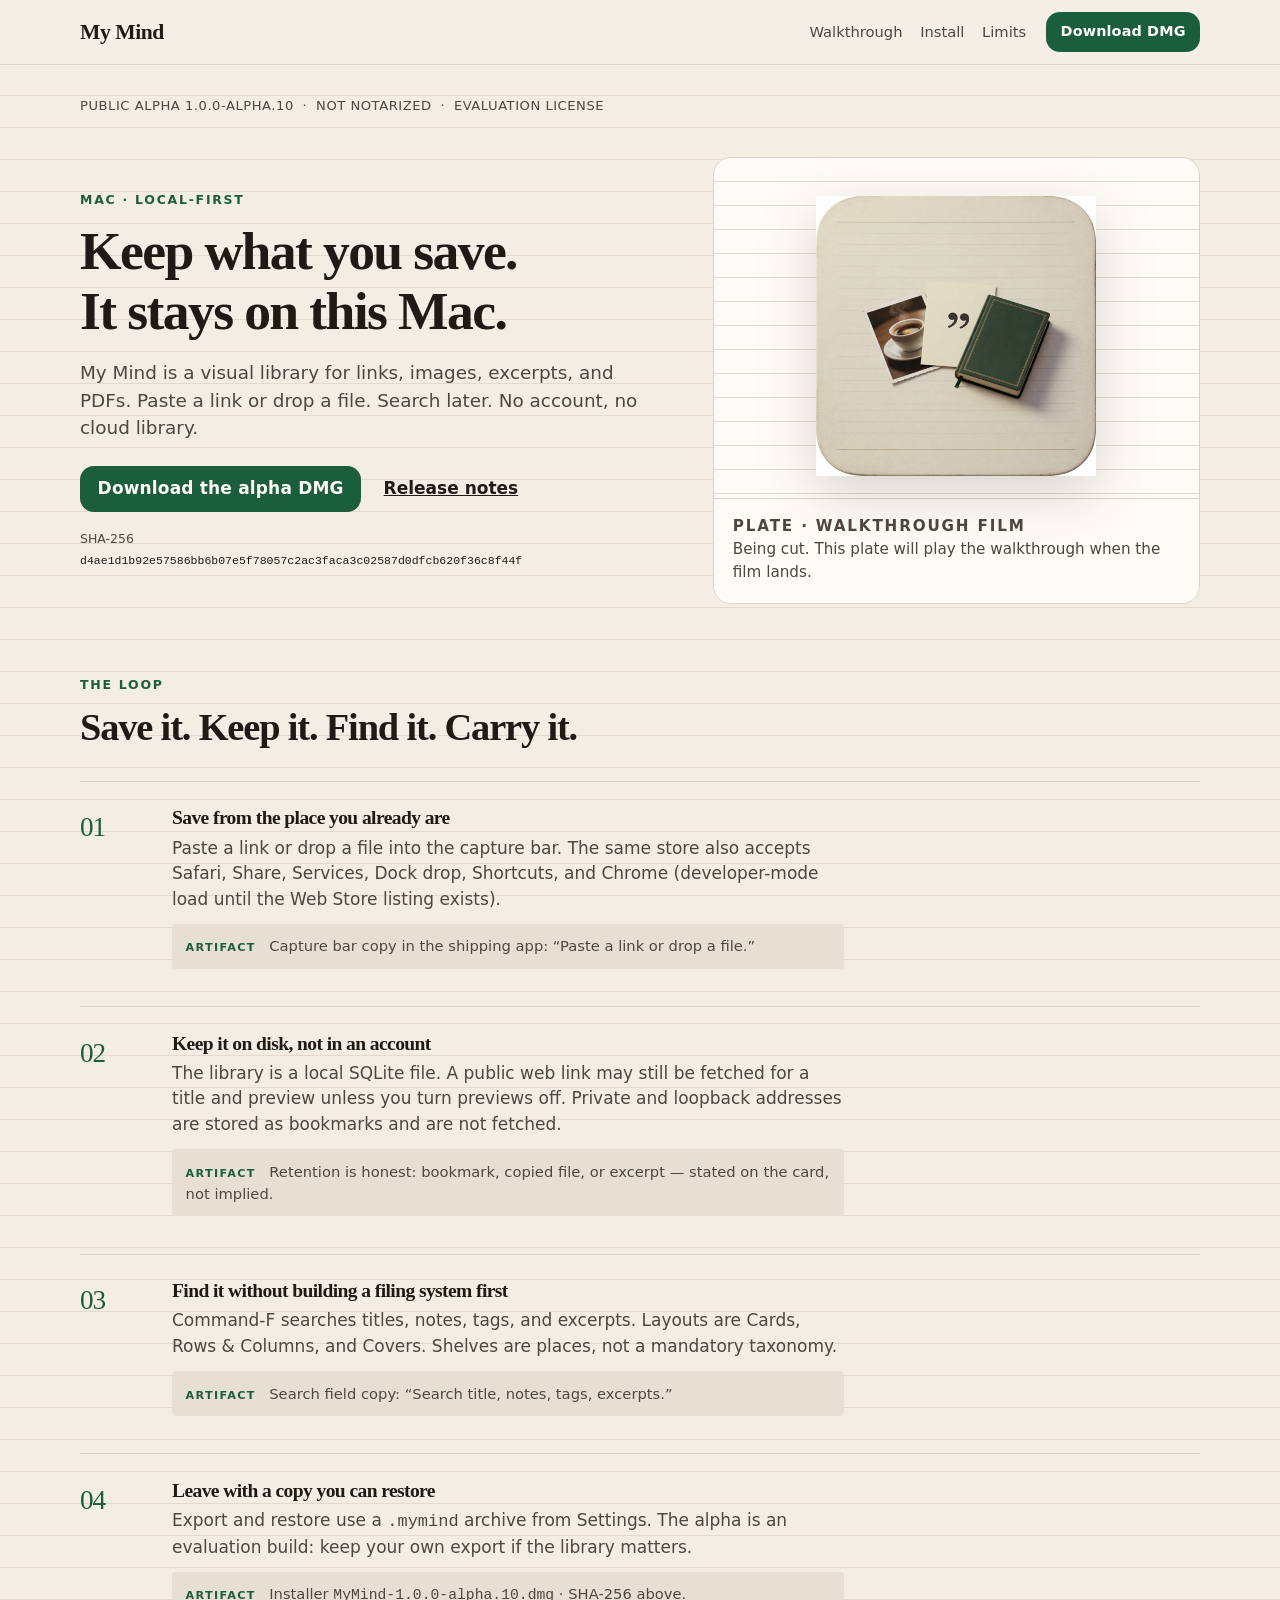
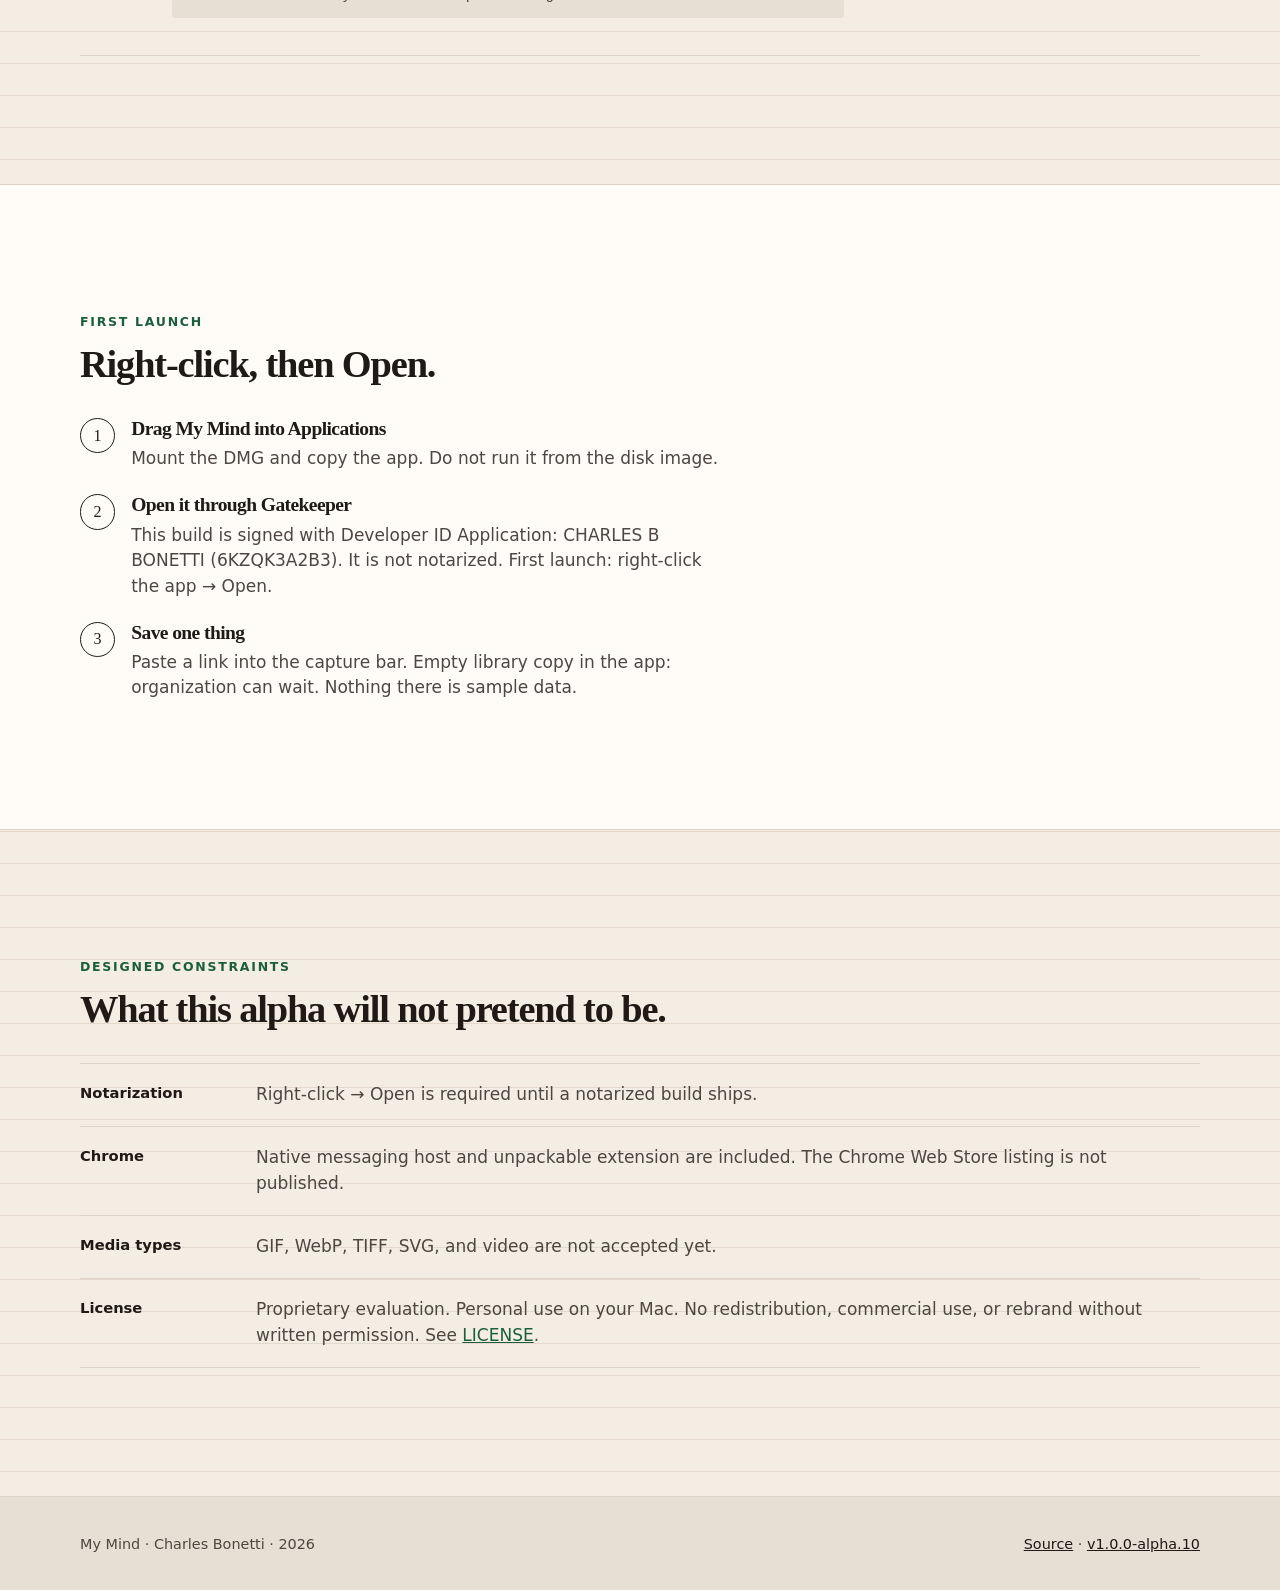
==== site/index.html @ f0fa3708 "Rebrand to Cardfile and ship alpha.11 with menu bar capture. Co-authored-by: Cursor <cursoragent@cur" ====
<!DOCTYPE html>
<html lang="en">
<head>
  <meta charset="utf-8">
  <meta name="viewport" content="width=device-width, initial-scale=1">
  <title>My Mind — local visual library for Mac</title>
  <meta name="description" content="My Mind keeps links, images, excerpts, and PDFs in a local library on your Mac. Public alpha 1.0.0-alpha.10. No account. No cloud library.">
  <meta name="theme-color" content="#F3EDE4">
  <link rel="icon" href="assets/app-icon.png" type="image/png">
  <meta property="og:title" content="My Mind — local visual library for Mac">
  <meta property="og:description" content="Save a link, find it later, keep the file on this Mac. Public alpha 1.0.0-alpha.10.">
  <meta property="og:image" content="assets/app-icon.png">
  <link rel="stylesheet" href="styles.css">
</head>
<body>
  <a class="skip" href="#main">Skip to content</a>

  <header class="mast">
    <div class="wrap mast-inner">
      <a class="wordmark" href="#top">My Mind</a>
      <nav aria-label="Page">
        <a href="#walkthrough">Walkthrough</a>
        <a href="#install">Install</a>
        <a href="#limits">Limits</a>
      </nav>
      <a class="btn btn-small" href="https://github.com/P0GL0L/my-mind/releases/download/v1.0.0-alpha.10/MyMind-1.0.0-alpha.10.dmg">Download DMG</a>
    </div>
  </header>

  <main id="main">
    <p class="stamp wrap" id="top">
      <span>Public alpha 1.0.0-alpha.10</span>
      <span aria-hidden="true">·</span>
      <span>Not notarized</span>
      <span aria-hidden="true">·</span>
      <span>Evaluation license</span>
    </p>

    <section class="hero wrap" aria-labelledby="hero-title">
      <div class="hero-copy">
        <p class="kicker">Mac · local-first</p>
        <h1 id="hero-title">Keep what you save. <span>It stays on this Mac.</span></h1>
        <p class="lede">My Mind is a visual library for links, images, excerpts, and PDFs. Paste a link or drop a file. Search later. No account, no cloud library.</p>
        <p class="hero-actions">
          <a class="btn" href="https://github.com/P0GL0L/my-mind/releases/download/v1.0.0-alpha.10/MyMind-1.0.0-alpha.10.dmg">Download the alpha DMG</a>
          <a class="text-link" href="https://github.com/P0GL0L/my-mind/releases/tag/v1.0.0-alpha.10">Release notes</a>
        </p>
        <p class="hash">
          SHA-256
          <code>d4ae1d1b92e57586bb6b07e5f78057c2ac3faca3c02587d0dfcb620f36c8f44f</code>
        </p>
      </div>

      <figure class="plate" id="film" aria-labelledby="film-title">
        <div class="plate-stage" data-film-stage>
          <img src="assets/app-icon.png" width="512" height="512" alt="My Mind icon: a coffee print, a quotation card, and a green book on lined paper." data-wdi-media-role="identity">
        </div>
        <figcaption>
          <p class="plate-label" id="film-title">Plate · Walkthrough film</p>
          <p data-film-status>Being cut. This plate will play the walkthrough when the film lands.</p>
        </figcaption>
      </figure>
    </section>

    <section class="spine wrap" id="walkthrough" aria-labelledby="spine-title">
      <header class="section-head">
        <p class="kicker">The loop</p>
        <h2 id="spine-title">Save it. Keep it. Find it. Carry it.</h2>
      </header>
      <ol class="ledger">
        <li>
          <span class="idx" aria-hidden="true">01</span>
          <div>
            <h3>Save from the place you already are</h3>
            <p>Paste a link or drop a file into the capture bar. The same store also accepts Safari, Share, Services, Dock drop, Shortcuts, and Chrome (developer-mode load until the Web Store listing exists).</p>
            <p class="artifact"><span>Artifact</span> Capture bar copy in the shipping app: “Paste a link or drop a file.”</p>
          </div>
        </li>
        <li>
          <span class="idx" aria-hidden="true">02</span>
          <div>
            <h3>Keep it on disk, not in an account</h3>
            <p>The library is a local SQLite file. A public web link may still be fetched for a title and preview unless you turn previews off. Private and loopback addresses are stored as bookmarks and are not fetched.</p>
            <p class="artifact"><span>Artifact</span> Retention is honest: bookmark, copied file, or excerpt — stated on the card, not implied.</p>
          </div>
        </li>
        <li>
          <span class="idx" aria-hidden="true">03</span>
          <div>
            <h3>Find it without building a filing system first</h3>
            <p>Command-F searches titles, notes, tags, and excerpts. Layouts are Cards, Rows &amp; Columns, and Covers. Shelves are places, not a mandatory taxonomy.</p>
            <p class="artifact"><span>Artifact</span> Search field copy: “Search title, notes, tags, excerpts.”</p>
          </div>
        </li>
        <li>
          <span class="idx" aria-hidden="true">04</span>
          <div>
            <h3>Leave with a copy you can restore</h3>
            <p>Export and restore use a <code>.mymind</code> archive from Settings. The alpha is an evaluation build: keep your own export if the library matters.</p>
            <p class="artifact"><span>Artifact</span> Installer <code>MyMind-1.0.0-alpha.10.dmg</code> · SHA-256 above.</p>
          </div>
        </li>
      </ol>
    </section>

    <section class="install" id="install" aria-labelledby="install-title">
      <div class="wrap">
        <header class="section-head">
          <p class="kicker">First launch</p>
          <h2 id="install-title">Right-click, then Open.</h2>
        </header>
        <ol class="steps">
          <li>
            <h3>Drag My Mind into Applications</h3>
            <p>Mount the DMG and copy the app. Do not run it from the disk image.</p>
          </li>
          <li>
            <h3>Open it through Gatekeeper</h3>
            <p>This build is signed with Developer ID Application: CHARLES B BONETTI (6KZQK3A2B3). It is not notarized. First launch: right-click the app → Open.</p>
          </li>
          <li>
            <h3>Save one thing</h3>
            <p>Paste a link into the capture bar. Empty library copy in the app: organization can wait. Nothing there is sample data.</p>
          </li>
        </ol>
      </div>
    </section>

    <section class="honesty wrap" id="limits" aria-labelledby="limits-title">
      <header class="section-head">
        <p class="kicker">Designed constraints</p>
        <h2 id="limits-title">What this alpha will not pretend to be.</h2>
      </header>
      <dl class="facts">
        <div>
          <dt>Notarization</dt>
          <dd>Right-click → Open is required until a notarized build ships.</dd>
        </div>
        <div>
          <dt>Chrome</dt>
          <dd>Native messaging host and unpackable extension are included. The Chrome Web Store listing is not published.</dd>
        </div>
        <div>
          <dt>Media types</dt>
          <dd>GIF, WebP, TIFF, SVG, and video are not accepted yet.</dd>
        </div>
        <div>
          <dt>License</dt>
          <dd>Proprietary evaluation. Personal use on your Mac. No redistribution, commercial use, or rebrand without written permission. See <a href="https://github.com/P0GL0L/my-mind/blob/cursor/visual-library-app/LICENSE">LICENSE</a>.</dd>
        </div>
      </dl>
    </section>
  </main>

  <footer class="foot">
    <div class="wrap foot-inner">
      <p>My Mind · Charles Bonetti · 2026</p>
      <p><a href="https://github.com/P0GL0L/my-mind">Source</a> · <a href="https://github.com/P0GL0L/my-mind/releases/tag/v1.0.0-alpha.10">v1.0.0-alpha.10</a></p>
    </div>
  </footer>

  <script src="script.js" defer></script>
</body>
</html>
---- site/styles.css ----
:root {
  --paper: #F3EDE4;
  --sidebar: #E7DFD4;
  --cream: #FFFCF8;
  --ink: #1F1A16;
  --muted: #4E463F;
  --line: #DDD3C7;
  --rule: #E4D9CC;
  --accent: #1B5E3B;
  --on-accent: #FFFCF8;
  --accent-soft: #E4F2EA;
  --display: "Iowan Old Style", "Palatino Linotype", Palatino, "Times New Roman", serif;
  --sans: "Avenir Next", "Segoe UI", system-ui, sans-serif;
  --mono: "SF Mono", ui-monospace, Menlo, Consolas, monospace;
  --radius-chip: 4px;
  --radius-card: 12px;
  --radius-bar: 14px;
  --space: 8px;
  --wrap: 1120px;
  --measure: 38rem;
  --seam: clamp(72px, 10vw, 140px);
  --ease: cubic-bezier(0.2, 0.8, 0.2, 1);
}

*,
*::before,
*::after { box-sizing: border-box; }

html {
  scroll-behavior: smooth;
}

body {
  margin: 0;
  color: var(--ink);
  font-family: var(--sans);
  font-size: 1.0625rem;
  line-height: 1.5;
  overflow-x: clip;
  background-color: var(--paper);
  background-image: repeating-linear-gradient(
    to bottom,
    transparent 0,
    transparent 31px,
    var(--rule) 31px,
    var(--rule) 32px
  );
}

img { max-width: 100%; height: auto; display: block; }
a { color: var(--accent); }
a:hover { text-decoration-thickness: 2px; }

:focus-visible {
  outline: 2px solid var(--accent);
  outline-offset: 3px;
}

.skip {
  position: absolute;
  left: var(--space);
  top: -3rem;
  background: var(--ink);
  color: var(--cream);
  padding: 0.5rem 0.75rem;
  z-index: 20;
}
.skip:focus { top: var(--space); }

.wrap {
  width: min(var(--wrap), calc(100% - 48px));
  margin-inline: auto;
}

.mast {
  position: sticky;
  top: 0;
  z-index: 10;
  background: color-mix(in srgb, var(--paper) 92%, white);
  border-bottom: 1px solid var(--line);
  backdrop-filter: blur(8px);
}

.mast-inner {
  display: flex;
  align-items: center;
  gap: 1.25rem;
  min-height: 64px;
}

.wordmark {
  font-family: var(--display);
  font-size: 1.35rem;
  font-weight: 600;
  color: var(--ink);
  text-decoration: none;
  letter-spacing: -0.02em;
}

.mast nav {
  display: flex;
  gap: 1.1rem;
  margin-left: auto;
  font-size: 0.92rem;
}
.mast nav a {
  color: var(--muted);
  text-decoration: none;
}
.mast nav a:hover { color: var(--ink); }

.btn {
  display: inline-flex;
  align-items: center;
  justify-content: center;
  min-height: 44px;
  padding: 0.65rem 1.1rem;
  border-radius: var(--radius-bar);
  background: var(--accent);
  color: var(--on-accent);
  text-decoration: none;
  font-weight: 600;
  letter-spacing: 0.01em;
  white-space: nowrap;
  transition: background 160ms var(--ease);
}
.btn:hover { background: #14472d; color: var(--on-accent); }
.btn-small {
  min-height: 40px;
  padding: 0.4rem 0.9rem;
  font-size: 0.9rem;
}

.text-link {
  color: var(--ink);
  font-weight: 600;
}

.stamp {
  display: flex;
  flex-wrap: wrap;
  gap: 0.55rem;
  padding-block: 1.1rem 0;
  color: var(--muted);
  font-size: 0.82rem;
  letter-spacing: 0.04em;
  text-transform: uppercase;
}

.hero {
  display: grid;
  grid-template-columns: minmax(0, 1.05fr) minmax(280px, 0.9fr);
  gap: clamp(2rem, 5vw, 4rem);
  align-items: center;
  padding-block: 1.75rem 4.5rem;
}

.kicker {
  margin: 0 0 0.7rem;
  font-size: 0.78rem;
  letter-spacing: 0.14em;
  text-transform: uppercase;
  color: var(--accent);
  font-weight: 600;
}

h1, h2, h3 {
  font-family: var(--display);
  font-weight: 600;
  letter-spacing: -0.03em;
  line-height: 1.12;
}

h1 {
  margin: 0;
  font-size: clamp(2.15rem, 4.2vw, 3.35rem);
  text-wrap: balance;
}
h1 span { display: block; }

h2 { font-size: clamp(1.7rem, 3vw, 2.45rem); margin: 0; text-wrap: balance; }
h3 { font-size: 1.22rem; margin: 0 0 0.4rem; text-wrap: balance; }

.lede {
  max-width: 36rem;
  margin: 1.15rem 0 1.5rem;
  font-size: 1.15rem;
  color: var(--muted);
}

.hero-actions {
  display: flex;
  flex-wrap: wrap;
  align-items: center;
  gap: 1rem 1.4rem;
  margin: 0 0 1.1rem;
}

.hash {
  margin: 0;
  max-width: 36rem;
  font-size: 0.78rem;
  color: var(--muted);
}
.hash code {
  display: block;
  margin-top: 0.25rem;
  font-family: var(--mono);
  font-size: 0.72rem;
  word-break: break-all;
  color: var(--ink);
}

.plate {
  margin: 0;
  background: var(--cream);
  border: 1px solid var(--line);
  border-radius: 18px;
  overflow: hidden;
}

.plate-stage {
  display: grid;
  place-items: center;
  min-height: 320px;
  padding: 2.4rem 1.5rem 1.4rem;
  background-image: repeating-linear-gradient(
    to bottom,
    transparent 0,
    transparent 23px,
    var(--rule) 23px,
    var(--rule) 24px
  );
}
.plate-stage img {
  width: min(72%, 280px);
  filter: drop-shadow(0 18px 28px color-mix(in srgb, var(--ink) 18%, transparent));
}
.plate-stage video {
  width: 100%;
  height: auto;
  background: var(--ink);
}

.plate figcaption {
  padding: 1rem 1.2rem 1.2rem;
  border-top: 1px solid var(--line);
  background: var(--cream);
}
.plate-label {
  margin: 0 0 0.25rem;
  font-size: 0.75rem;
  letter-spacing: 0.12em;
  text-transform: uppercase;
  color: var(--accent);
  font-weight: 600;
}
.plate figcaption p { margin: 0; color: var(--muted); font-size: 0.95rem; }
.plate code { font-family: var(--mono); font-size: 0.82em; }

.section-head { margin-bottom: 2rem; max-width: var(--measure); }

.spine { padding-bottom: var(--seam); }

.ledger {
  list-style: none;
  margin: 0;
  padding: 0;
  border-top: 1px solid var(--line);
}
.ledger li {
  display: grid;
  grid-template-columns: 4.5rem minmax(0, 1fr);
  gap: 1.25rem;
  padding: 1.6rem 0;
  border-bottom: 1px solid var(--line);
}
.idx {
  font-family: var(--display);
  font-size: 1.7rem;
  color: var(--accent);
  letter-spacing: -0.04em;
}
.ledger p { margin: 0 0 0.75rem; color: var(--muted); max-width: 42rem; }
.artifact {
  margin: 0;
  padding: 0.7rem 0.85rem;
  background: var(--sidebar);
  border-radius: var(--radius-chip);
  color: var(--ink);
  font-size: 0.92rem;
  max-width: 42rem;
}
.artifact span {
  display: inline-block;
  margin-right: 0.55rem;
  font-size: 0.7rem;
  letter-spacing: 0.12em;
  text-transform: uppercase;
  color: var(--accent);
  font-weight: 700;
}

.install {
  padding-block: var(--seam);
  background: var(--cream);
  border-block: 1px solid var(--line);
}

.steps {
  list-style: none;
  counter-reset: step;
  margin: 0;
  padding: 0;
  display: grid;
  gap: 1.4rem;
}
.steps li {
  counter-increment: step;
  max-width: 40rem;
  padding-left: 3.2rem;
  position: relative;
}
.steps li::before {
  content: counter(step);
  position: absolute;
  left: 0;
  top: 0;
  width: 2.2rem;
  height: 2.2rem;
  display: grid;
  place-items: center;
  border: 1px solid var(--ink);
  border-radius: 50%;
  font-family: var(--display);
  font-size: 1rem;
}
.steps p { margin: 0; color: var(--muted); }

.honesty { padding-block: var(--seam); }

.facts {
  margin: 0;
  display: grid;
  gap: 0;
  border-top: 1px solid var(--line);
}
.facts > div {
  display: grid;
  grid-template-columns: 10rem minmax(0, 1fr);
  gap: 1rem;
  padding: 1.15rem 0;
  border-bottom: 1px solid var(--line);
}
.facts dt {
  font-weight: 700;
  font-size: 0.92rem;
}
.facts dd { margin: 0; color: var(--muted); }

.foot {
  border-top: 1px solid var(--line);
  background: var(--sidebar);
}
.foot-inner {
  display: flex;
  justify-content: space-between;
  gap: 1rem;
  flex-wrap: wrap;
  padding-block: 1.4rem;
  font-size: 0.9rem;
  color: var(--muted);
}
.foot a { color: var(--ink); }

@media (max-width: 720px) {
  .hero {
    grid-template-columns: 1fr;
    padding-top: 1.25rem;
    align-items: start;
  }
  .mast nav { display: none; }
  .ledger li { grid-template-columns: 2.6rem minmax(0, 1fr); }
  .facts > div { grid-template-columns: 1fr; gap: 0.25rem; }
  .btn { white-space: normal; }
}

@media (max-width: 520px) {
  .wrap { width: calc(100% - 32px); }
  .hero-actions .btn { width: 100%; }
  .mast-inner { gap: 0.75rem; }
  .wordmark { font-size: 1.2rem; }
}

@media (prefers-reduced-motion: reduce) {
  html { scroll-behavior: auto; }
  .btn { transition: none; }
}
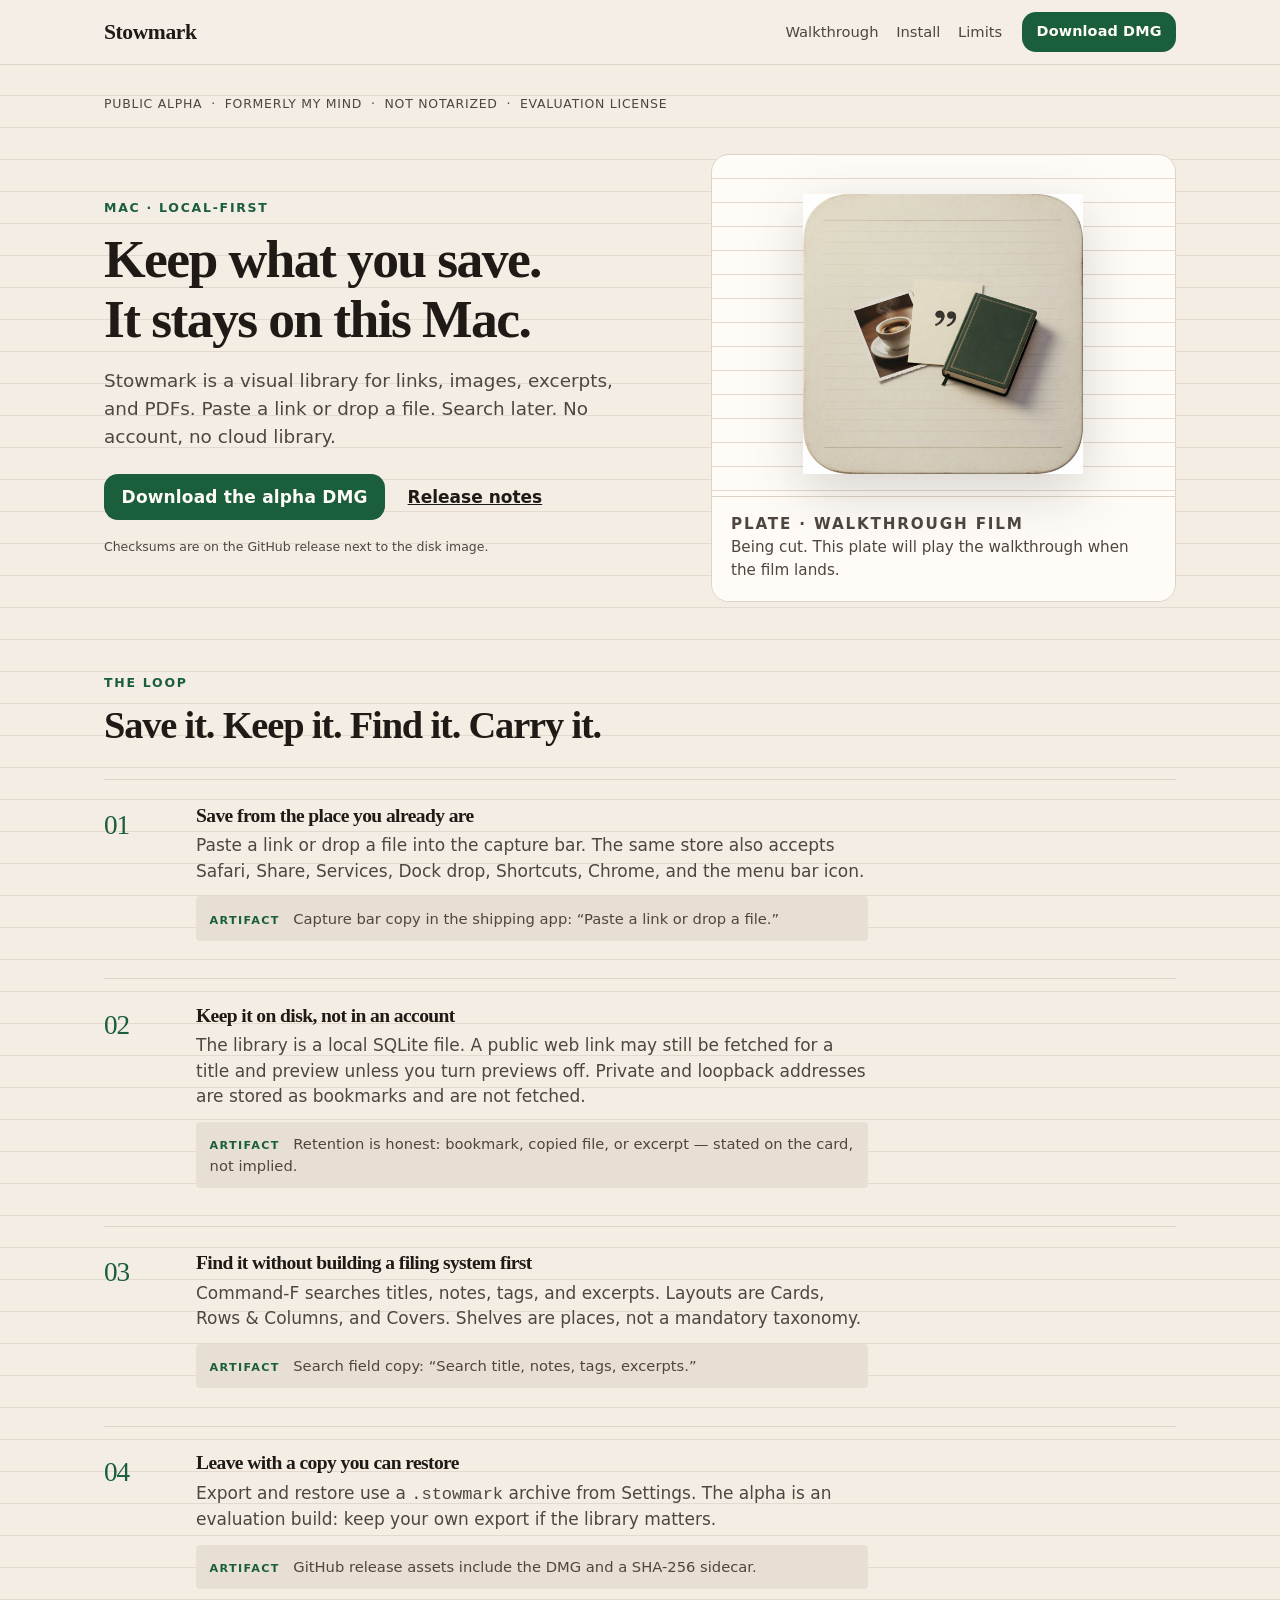
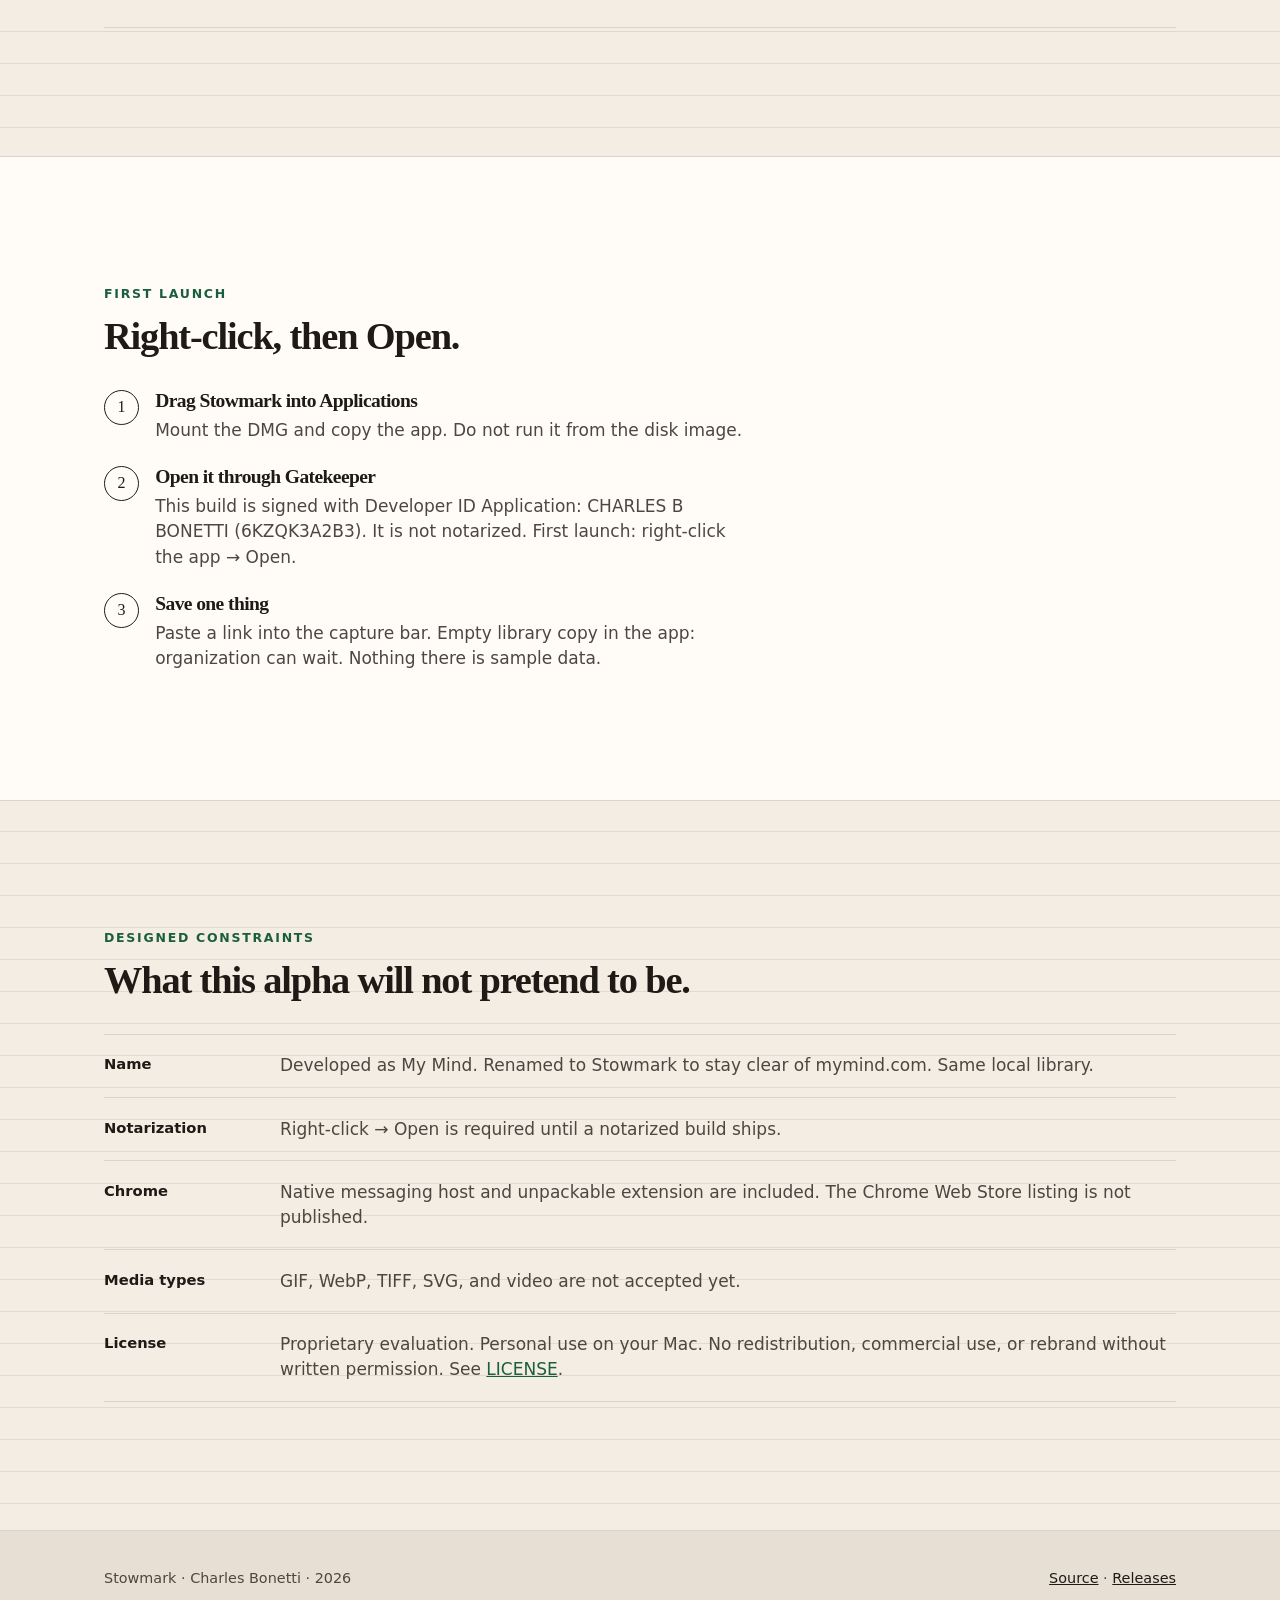
==== commit 7086de94: "Rebrand to Stowmark and ship alpha.12 with library continuity. Co-authored-by: Cursor <cursoragent@c" ====
--- a/site/index.html
+++ b/site/index.html
@@ -3,12 +3,12 @@
 <head>
   <meta charset="utf-8">
   <meta name="viewport" content="width=device-width, initial-scale=1">
-  <title>My Mind — local visual library for Mac</title>
-  <meta name="description" content="My Mind keeps links, images, excerpts, and PDFs in a local library on your Mac. Public alpha 1.0.0-alpha.10. No account. No cloud library.">
+  <title>Stowmark — local visual library for Mac</title>
+  <meta name="description" content="Stowmark keeps links, images, excerpts, and PDFs in a local library on your Mac. Public alpha. No account. No cloud library. Formerly My Mind.">
   <meta name="theme-color" content="#F3EDE4">
   <link rel="icon" href="assets/app-icon.png" type="image/png">
-  <meta property="og:title" content="My Mind — local visual library for Mac">
-  <meta property="og:description" content="Save a link, find it later, keep the file on this Mac. Public alpha 1.0.0-alpha.10.">
+  <meta property="og:title" content="Stowmark — local visual library for Mac">
+  <meta property="og:description" content="Save a link, find it later, keep the file on this Mac. Public alpha.">
   <meta property="og:image" content="assets/app-icon.png">
   <link rel="stylesheet" href="styles.css">
 </head>
@@ -17,19 +17,21 @@
 
   <header class="mast">
     <div class="wrap mast-inner">
-      <a class="wordmark" href="#top">My Mind</a>
+      <a class="wordmark" href="#top">Stowmark</a>
       <nav aria-label="Page">
         <a href="#walkthrough">Walkthrough</a>
         <a href="#install">Install</a>
         <a href="#limits">Limits</a>
       </nav>
-      <a class="btn btn-small" href="https://github.com/P0GL0L/my-mind/releases/download/v1.0.0-alpha.10/MyMind-1.0.0-alpha.10.dmg">Download DMG</a>
+      <a class="btn btn-small" href="https://github.com/P0GL0L/my-mind/releases/latest">Download DMG</a>
     </div>
   </header>
 
   <main id="main">
     <p class="stamp wrap" id="top">
-      <span>Public alpha 1.0.0-alpha.10</span>
+      <span>Public alpha</span>
+      <span aria-hidden="true">·</span>
+      <span>Formerly My Mind</span>
       <span aria-hidden="true">·</span>
       <span>Not notarized</span>
       <span aria-hidden="true">·</span>
@@ -40,20 +42,17 @@
       <div class="hero-copy">
         <p class="kicker">Mac · local-first</p>
         <h1 id="hero-title">Keep what you save. <span>It stays on this Mac.</span></h1>
-        <p class="lede">My Mind is a visual library for links, images, excerpts, and PDFs. Paste a link or drop a file. Search later. No account, no cloud library.</p>
+        <p class="lede">Stowmark is a visual library for links, images, excerpts, and PDFs. Paste a link or drop a file. Search later. No account, no cloud library.</p>
         <p class="hero-actions">
-          <a class="btn" href="https://github.com/P0GL0L/my-mind/releases/download/v1.0.0-alpha.10/MyMind-1.0.0-alpha.10.dmg">Download the alpha DMG</a>
-          <a class="text-link" href="https://github.com/P0GL0L/my-mind/releases/tag/v1.0.0-alpha.10">Release notes</a>
+          <a class="btn" href="https://github.com/P0GL0L/my-mind/releases/latest">Download the alpha DMG</a>
+          <a class="text-link" href="https://github.com/P0GL0L/my-mind/releases/latest">Release notes</a>
         </p>
-        <p class="hash">
-          SHA-256
-          <code>d4ae1d1b92e57586bb6b07e5f78057c2ac3faca3c02587d0dfcb620f36c8f44f</code>
-        </p>
+        <p class="hash">Checksums are on the GitHub release next to the disk image.</p>
       </div>
 
       <figure class="plate" id="film" aria-labelledby="film-title">
         <div class="plate-stage" data-film-stage>
-          <img src="assets/app-icon.png" width="512" height="512" alt="My Mind icon: a coffee print, a quotation card, and a green book on lined paper." data-wdi-media-role="identity">
+          <img src="assets/app-icon.png" width="512" height="512" alt="Stowmark icon: a coffee print, a quotation card, and a green book on lined paper." data-wdi-media-role="identity">
         </div>
         <figcaption>
           <p class="plate-label" id="film-title">Plate · Walkthrough film</p>
@@ -72,7 +71,7 @@
           <span class="idx" aria-hidden="true">01</span>
           <div>
             <h3>Save from the place you already are</h3>
-            <p>Paste a link or drop a file into the capture bar. The same store also accepts Safari, Share, Services, Dock drop, Shortcuts, and Chrome (developer-mode load until the Web Store listing exists).</p>
+            <p>Paste a link or drop a file into the capture bar. The same store also accepts Safari, Share, Services, Dock drop, Shortcuts, Chrome, and the menu bar icon.</p>
             <p class="artifact"><span>Artifact</span> Capture bar copy in the shipping app: “Paste a link or drop a file.”</p>
           </div>
         </li>
@@ -96,8 +95,8 @@
           <span class="idx" aria-hidden="true">04</span>
           <div>
             <h3>Leave with a copy you can restore</h3>
-            <p>Export and restore use a <code>.mymind</code> archive from Settings. The alpha is an evaluation build: keep your own export if the library matters.</p>
-            <p class="artifact"><span>Artifact</span> Installer <code>MyMind-1.0.0-alpha.10.dmg</code> · SHA-256 above.</p>
+            <p>Export and restore use a <code>.stowmark</code> archive from Settings. The alpha is an evaluation build: keep your own export if the library matters.</p>
+            <p class="artifact"><span>Artifact</span> GitHub release assets include the DMG and a SHA-256 sidecar.</p>
           </div>
         </li>
       </ol>
@@ -111,7 +110,7 @@
         </header>
         <ol class="steps">
           <li>
-            <h3>Drag My Mind into Applications</h3>
+            <h3>Drag Stowmark into Applications</h3>
             <p>Mount the DMG and copy the app. Do not run it from the disk image.</p>
           </li>
           <li>
@@ -132,6 +131,10 @@
         <h2 id="limits-title">What this alpha will not pretend to be.</h2>
       </header>
       <dl class="facts">
+        <div>
+          <dt>Name</dt>
+          <dd>Developed as My Mind. Renamed to Stowmark to stay clear of mymind.com. Same local library.</dd>
+        </div>
         <div>
           <dt>Notarization</dt>
           <dd>Right-click → Open is required until a notarized build ships.</dd>
@@ -154,8 +157,8 @@
 
   <footer class="foot">
     <div class="wrap foot-inner">
-      <p>My Mind · Charles Bonetti · 2026</p>
-      <p><a href="https://github.com/P0GL0L/my-mind">Source</a> · <a href="https://github.com/P0GL0L/my-mind/releases/tag/v1.0.0-alpha.10">v1.0.0-alpha.10</a></p>
+      <p>Stowmark · Charles Bonetti · 2026</p>
+      <p><a href="https://github.com/P0GL0L/my-mind">Source</a> · <a href="https://github.com/P0GL0L/my-mind/releases/latest">Releases</a></p>
     </div>
   </footer>
 
--- a/site/styles.css
+++ b/site/styles.css
@@ -68,8 +68,9 @@
 .skip:focus { top: var(--space); }
 
 .wrap {
-  width: min(var(--wrap), calc(100% - 48px));
+  width: min(var(--wrap), 100%);
   margin-inline: auto;
+  padding-inline: 24px;
 }
 
 .mast {
@@ -139,13 +140,14 @@
 .stamp {
   display: flex;
   flex-wrap: wrap;
-  gap: 0.55rem;
+  gap: 0.45rem 0.55rem;
   padding-block: 1.1rem 0;
   color: var(--muted);
-  font-size: 0.82rem;
-  letter-spacing: 0.04em;
+  font-size: 0.78rem;
+  letter-spacing: 0.06em;
   text-transform: uppercase;
 }
+.stamp span { white-space: nowrap; }
 
 .hero {
   display: grid;
@@ -154,6 +156,8 @@
   align-items: center;
   padding-block: 1.75rem 4.5rem;
 }
+.hero-copy,
+.plate { min-width: 0; }
 
 .kicker {
   margin: 0 0 0.7rem;
@@ -236,11 +240,6 @@
   width: min(72%, 280px);
   filter: drop-shadow(0 18px 28px color-mix(in srgb, var(--ink) 18%, transparent));
 }
-.plate-stage video {
-  width: 100%;
-  height: auto;
-  background: var(--ink);
-}
 
 .plate figcaption {
   padding: 1rem 1.2rem 1.2rem;
@@ -386,10 +385,11 @@
 }
 
 @media (max-width: 520px) {
-  .wrap { width: calc(100% - 32px); }
+  .wrap { padding-inline: 16px; }
   .hero-actions .btn { width: 100%; }
   .mast-inner { gap: 0.75rem; }
   .wordmark { font-size: 1.2rem; }
+  .lede { font-size: 1.02rem; }
 }
 
 @media (prefers-reduced-motion: reduce) {
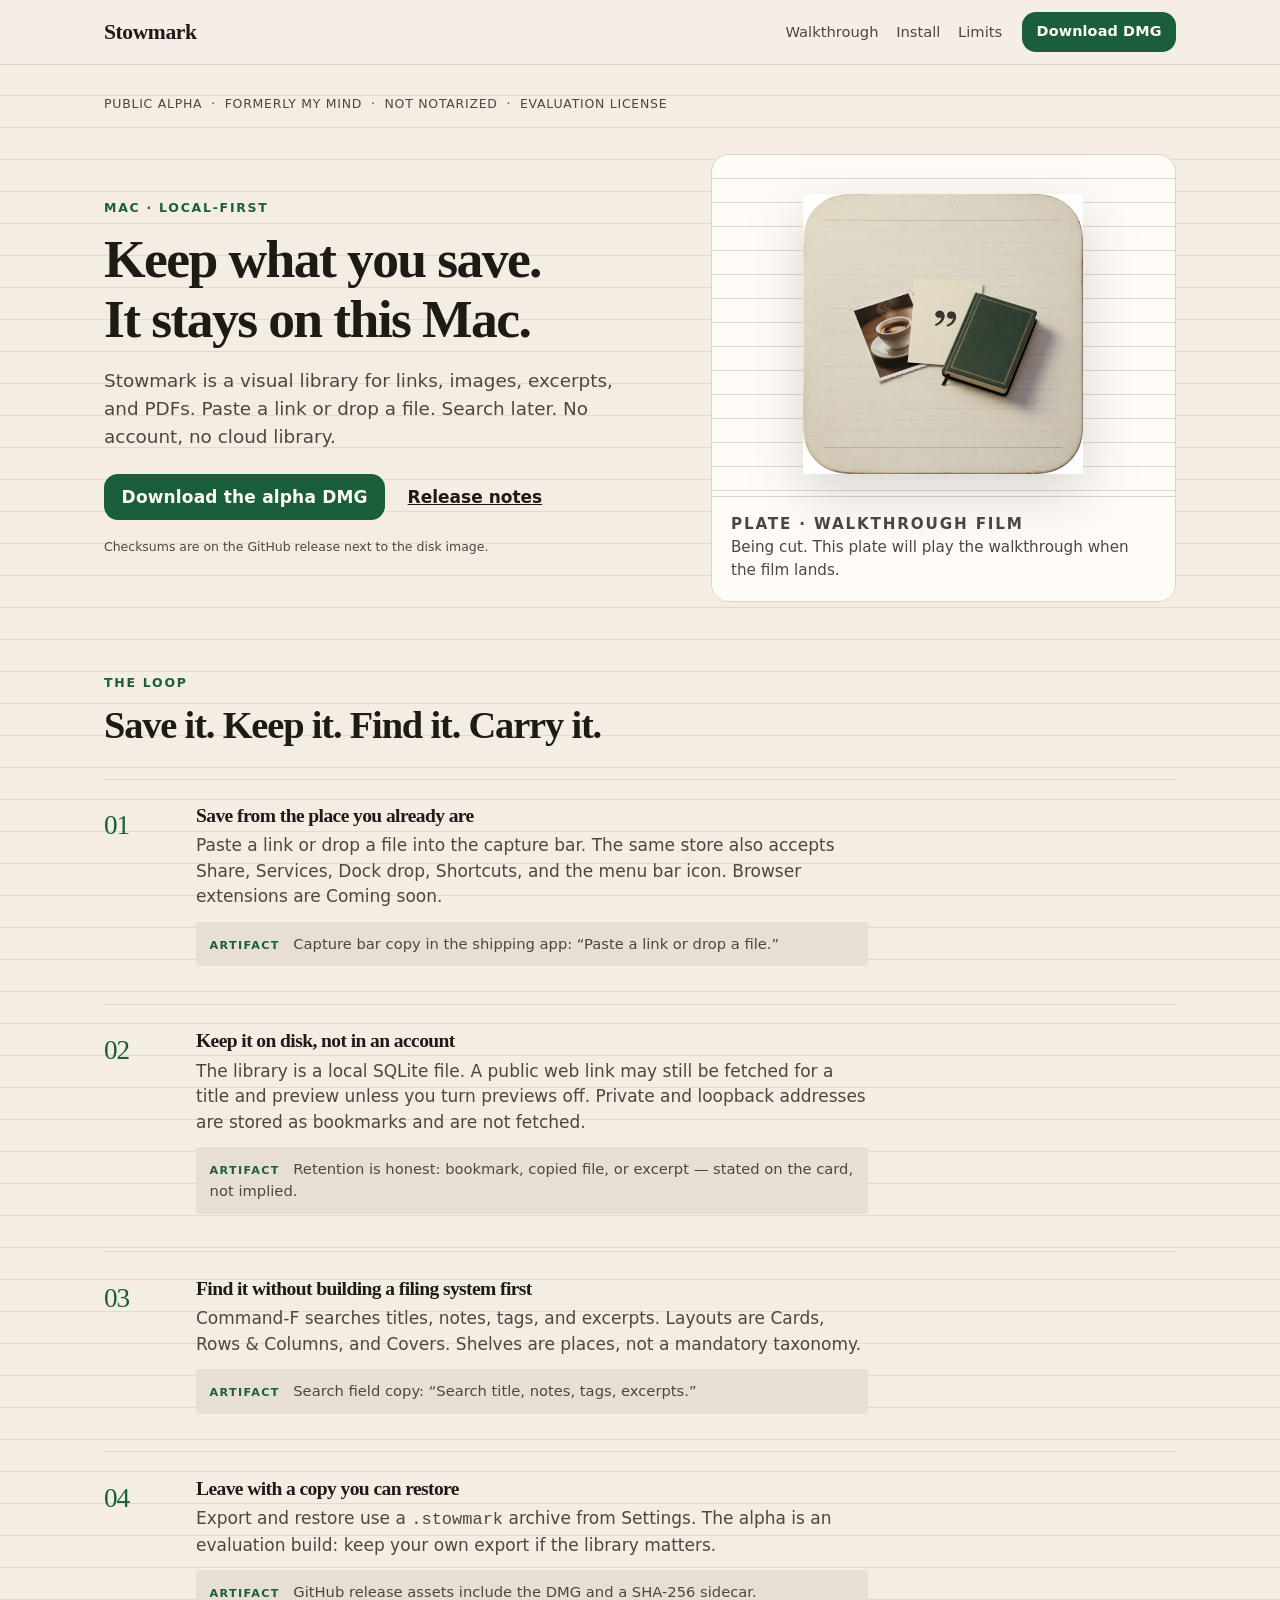
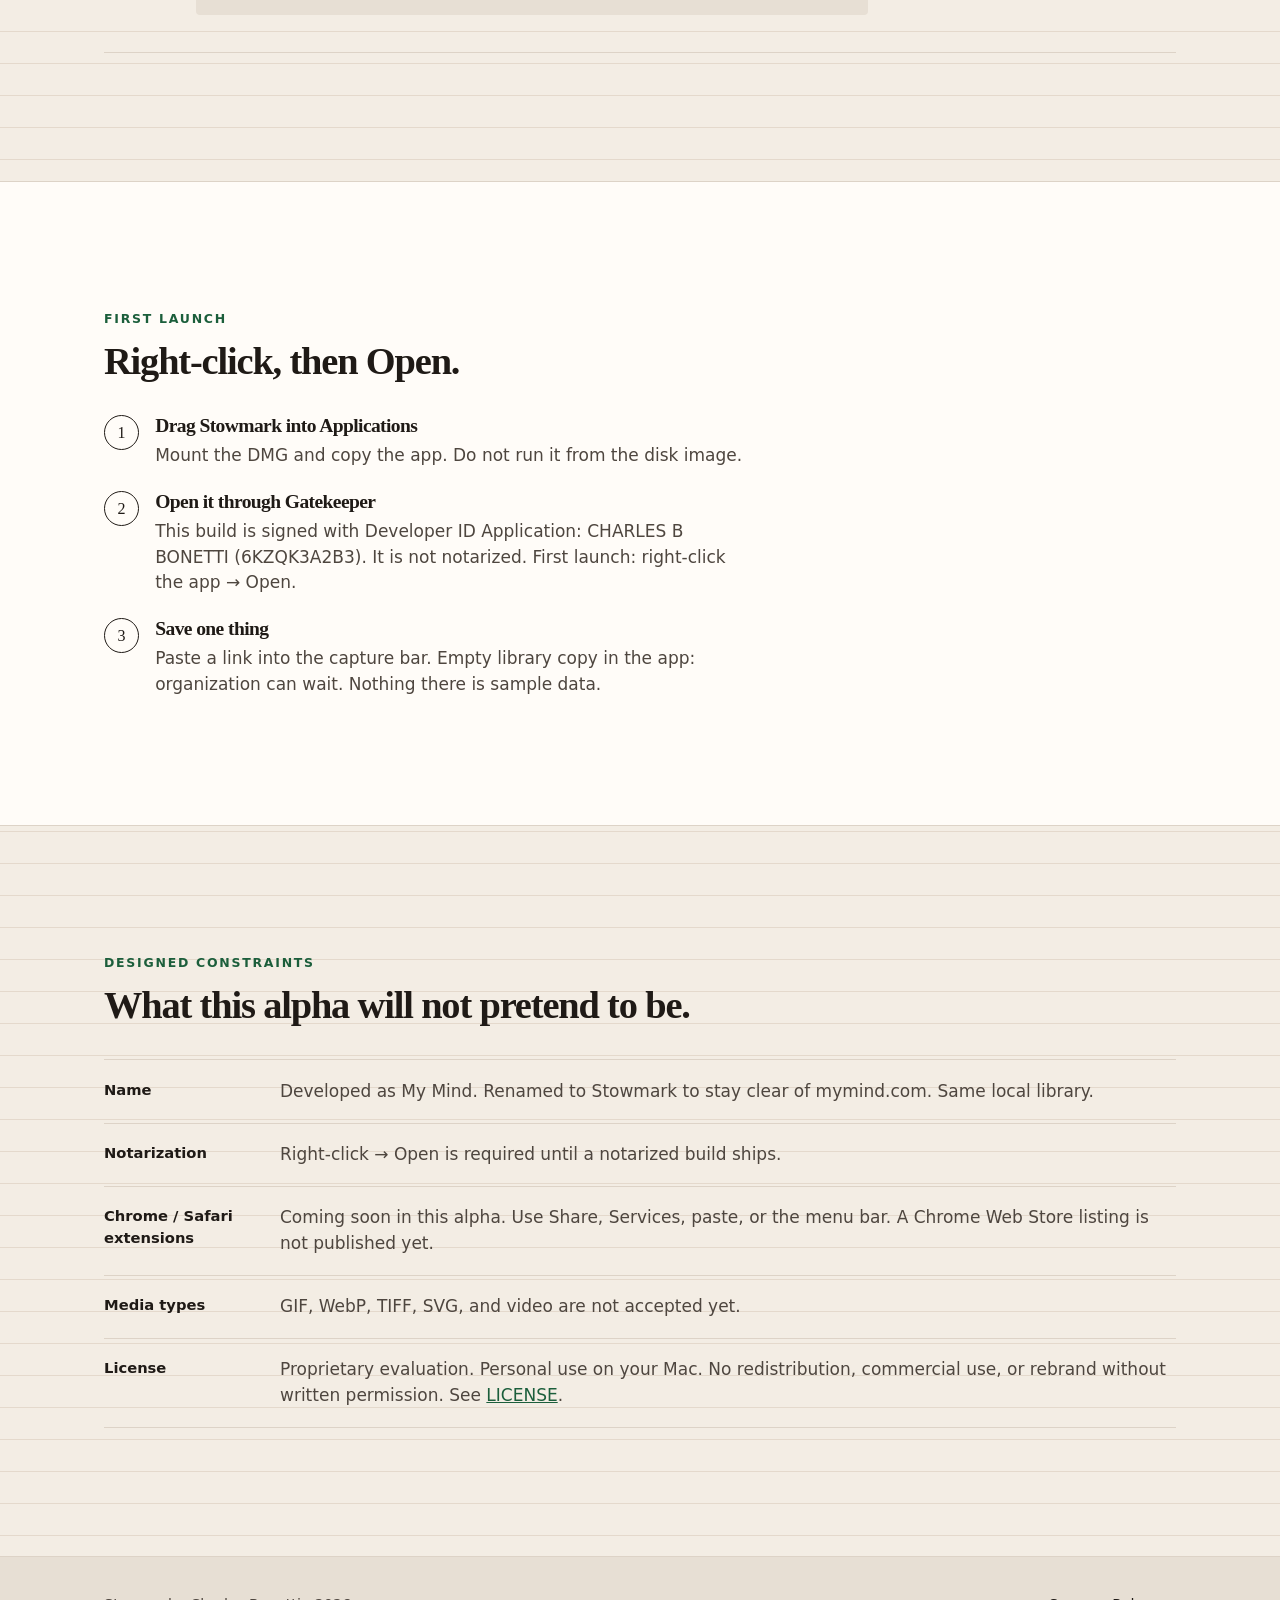
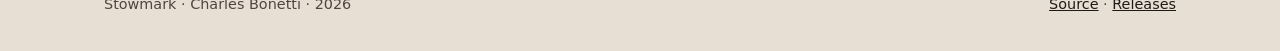
==== commit d904d2d8: "fix(settings): mark browser extensions Coming soon; add Help guide Show Safari and Chrome (plus Arc/" ====
--- a/site/index.html
+++ b/site/index.html
@@ -71,7 +71,7 @@
           <span class="idx" aria-hidden="true">01</span>
           <div>
             <h3>Save from the place you already are</h3>
-            <p>Paste a link or drop a file into the capture bar. The same store also accepts Safari, Share, Services, Dock drop, Shortcuts, Chrome, and the menu bar icon.</p>
+            <p>Paste a link or drop a file into the capture bar. The same store also accepts Share, Services, Dock drop, Shortcuts, and the menu bar icon. Browser extensions are Coming soon.</p>
             <p class="artifact"><span>Artifact</span> Capture bar copy in the shipping app: “Paste a link or drop a file.”</p>
           </div>
         </li>
@@ -140,8 +140,8 @@
           <dd>Right-click → Open is required until a notarized build ships.</dd>
         </div>
         <div>
-          <dt>Chrome</dt>
-          <dd>Native messaging host and unpackable extension are included. The Chrome Web Store listing is not published.</dd>
+          <dt>Chrome / Safari extensions</dt>
+          <dd>Coming soon in this alpha. Use Share, Services, paste, or the menu bar. A Chrome Web Store listing is not published yet.</dd>
         </div>
         <div>
           <dt>Media types</dt>
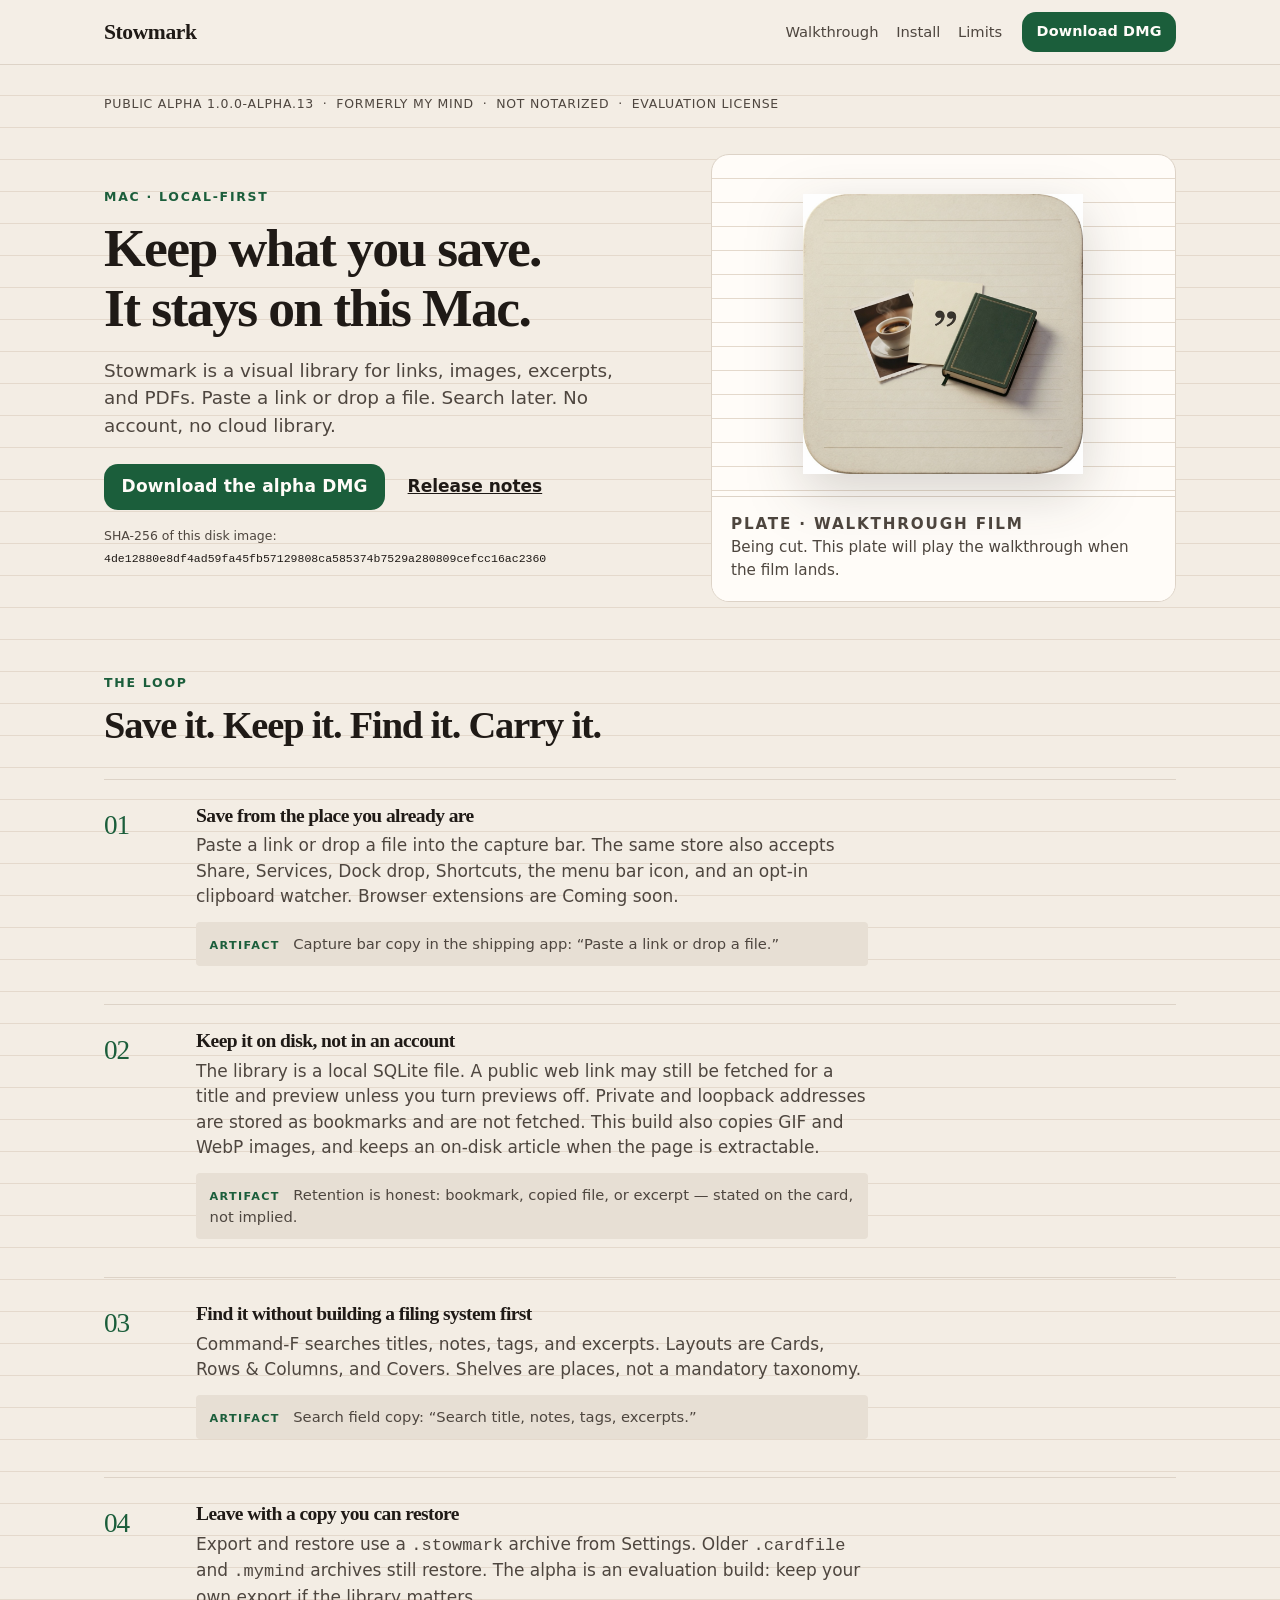
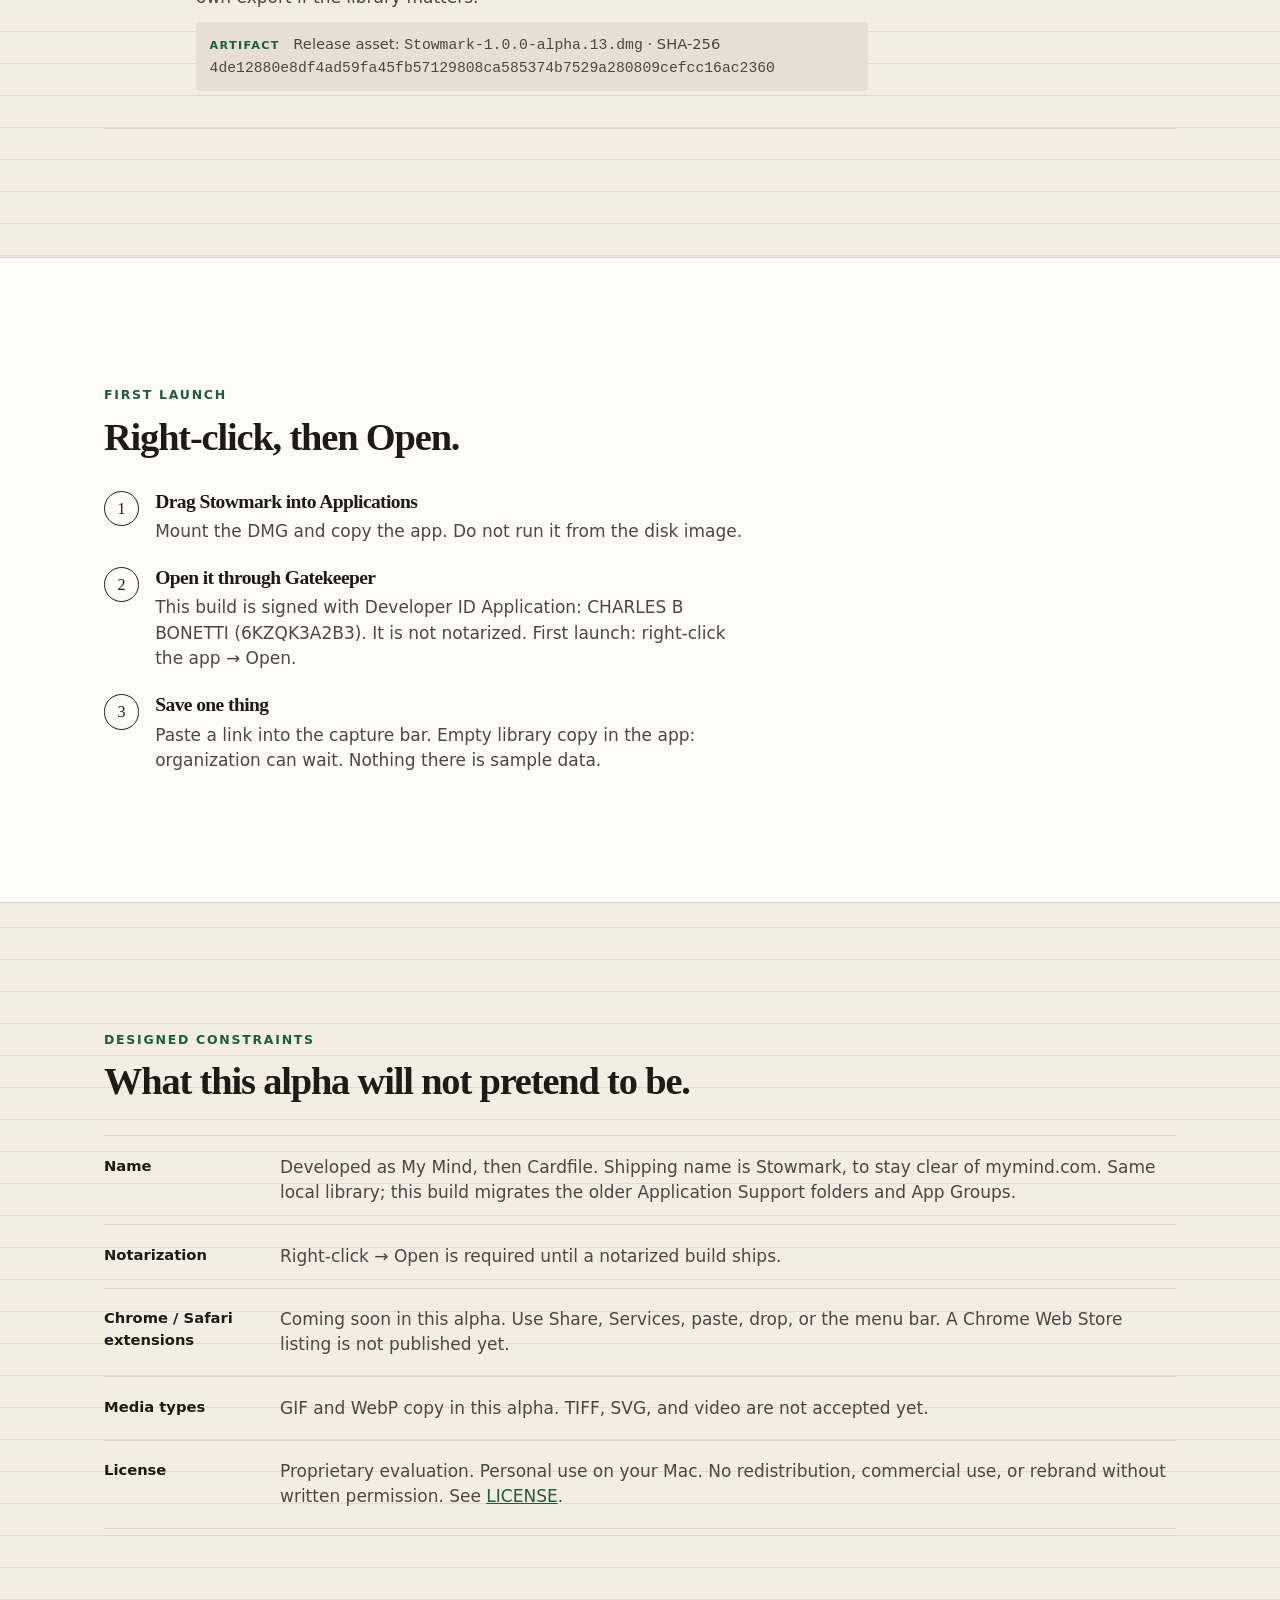
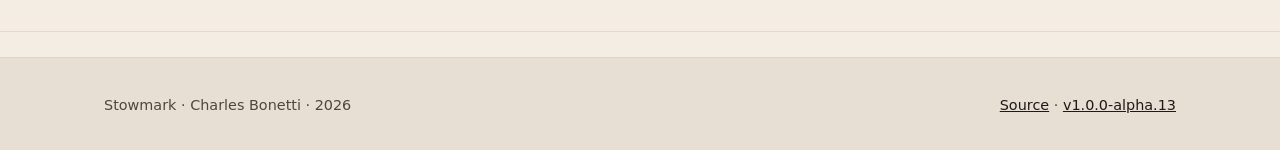
==== commit fbe77302: "Rework the public landing for Stowmark alpha.13. Pin download and release links to v1.0.0-alpha.13, " ====
--- a/site/index.html
+++ b/site/index.html
@@ -4,12 +4,29 @@
   <meta charset="utf-8">
   <meta name="viewport" content="width=device-width, initial-scale=1">
   <title>Stowmark — local visual library for Mac</title>
-  <meta name="description" content="Stowmark keeps links, images, excerpts, and PDFs in a local library on your Mac. Public alpha. No account. No cloud library. Formerly My Mind.">
+  <meta name="description" content="Public alpha 1.0.0-alpha.13. Save a link or a file. It stays on this Mac. No account.">
   <meta name="theme-color" content="#F3EDE4">
   <link rel="icon" href="assets/app-icon.png" type="image/png">
+  <link rel="canonical" href="https://p0gl0l.github.io/my-mind/">
+
+  <meta property="og:type" content="website">
+  <meta property="og:site_name" content="Stowmark">
   <meta property="og:title" content="Stowmark — local visual library for Mac">
-  <meta property="og:description" content="Save a link, find it later, keep the file on this Mac. Public alpha.">
-  <meta property="og:image" content="assets/app-icon.png">
+  <meta property="og:description" content="Public alpha 1.0.0-alpha.13. Save a link or a file. It stays on this Mac. No account.">
+  <meta property="og:url" content="https://p0gl0l.github.io/my-mind/">
+  <meta property="og:image" content="https://p0gl0l.github.io/my-mind/assets/og-stowmark-1.0.0-alpha.13.png">
+  <meta property="og:image:secure_url" content="https://p0gl0l.github.io/my-mind/assets/og-stowmark-1.0.0-alpha.13.png">
+  <meta property="og:image:type" content="image/png">
+  <meta property="og:image:width" content="1200">
+  <meta property="og:image:height" content="630">
+  <meta property="og:image:alt" content="Stowmark wordmark and app icon on ruled paper, labeled public alpha 1.0.0-alpha.13, local visual library for Mac.">
+
+  <meta name="twitter:card" content="summary_large_image">
+  <meta name="twitter:title" content="Stowmark — local visual library for Mac">
+  <meta name="twitter:description" content="Public alpha 1.0.0-alpha.13. Save a link or a file. It stays on this Mac. No account.">
+  <meta name="twitter:image" content="https://p0gl0l.github.io/my-mind/assets/og-stowmark-1.0.0-alpha.13.png">
+  <meta name="twitter:image:alt" content="Stowmark wordmark and app icon on ruled paper, labeled public alpha 1.0.0-alpha.13, local visual library for Mac.">
+
   <link rel="stylesheet" href="styles.css">
 </head>
 <body>
@@ -23,13 +40,13 @@
         <a href="#install">Install</a>
         <a href="#limits">Limits</a>
       </nav>
-      <a class="btn btn-small" href="https://github.com/P0GL0L/my-mind/releases/latest">Download DMG</a>
+      <a class="btn btn-small" href="https://github.com/P0GL0L/my-mind/releases/download/v1.0.0-alpha.13/Stowmark-1.0.0-alpha.13.dmg">Download DMG</a>
     </div>
   </header>
 
   <main id="main">
     <p class="stamp wrap" id="top">
-      <span>Public alpha</span>
+      <span>Public alpha 1.0.0-alpha.13</span>
       <span aria-hidden="true">·</span>
       <span>Formerly My Mind</span>
       <span aria-hidden="true">·</span>
@@ -44,10 +61,12 @@
         <h1 id="hero-title">Keep what you save. <span>It stays on this Mac.</span></h1>
         <p class="lede">Stowmark is a visual library for links, images, excerpts, and PDFs. Paste a link or drop a file. Search later. No account, no cloud library.</p>
         <p class="hero-actions">
-          <a class="btn" href="https://github.com/P0GL0L/my-mind/releases/latest">Download the alpha DMG</a>
-          <a class="text-link" href="https://github.com/P0GL0L/my-mind/releases/latest">Release notes</a>
+          <a class="btn" href="https://github.com/P0GL0L/my-mind/releases/download/v1.0.0-alpha.13/Stowmark-1.0.0-alpha.13.dmg">Download the alpha DMG</a>
+          <a class="text-link" href="https://github.com/P0GL0L/my-mind/releases/tag/v1.0.0-alpha.13">Release notes</a>
         </p>
-        <p class="hash">Checksums are on the GitHub release next to the disk image.</p>
+        <p class="hash">SHA-256 of this disk image:
+          <code>4de12880e8df4ad59fa45fb57129808ca585374b7529a280809cefcc16ac2360</code>
+        </p>
       </div>
 
       <figure class="plate" id="film" aria-labelledby="film-title">
@@ -71,7 +90,7 @@
           <span class="idx" aria-hidden="true">01</span>
           <div>
             <h3>Save from the place you already are</h3>
-            <p>Paste a link or drop a file into the capture bar. The same store also accepts Share, Services, Dock drop, Shortcuts, and the menu bar icon. Browser extensions are Coming soon.</p>
+            <p>Paste a link or drop a file into the capture bar. The same store also accepts Share, Services, Dock drop, Shortcuts, the menu bar icon, and an opt-in clipboard watcher. Browser extensions are Coming soon.</p>
             <p class="artifact"><span>Artifact</span> Capture bar copy in the shipping app: “Paste a link or drop a file.”</p>
           </div>
         </li>
@@ -79,7 +98,7 @@
           <span class="idx" aria-hidden="true">02</span>
           <div>
             <h3>Keep it on disk, not in an account</h3>
-            <p>The library is a local SQLite file. A public web link may still be fetched for a title and preview unless you turn previews off. Private and loopback addresses are stored as bookmarks and are not fetched.</p>
+            <p>The library is a local SQLite file. A public web link may still be fetched for a title and preview unless you turn previews off. Private and loopback addresses are stored as bookmarks and are not fetched. This build also copies GIF and WebP images, and keeps an on-disk article when the page is extractable.</p>
             <p class="artifact"><span>Artifact</span> Retention is honest: bookmark, copied file, or excerpt — stated on the card, not implied.</p>
           </div>
         </li>
@@ -95,8 +114,8 @@
           <span class="idx" aria-hidden="true">04</span>
           <div>
             <h3>Leave with a copy you can restore</h3>
-            <p>Export and restore use a <code>.stowmark</code> archive from Settings. The alpha is an evaluation build: keep your own export if the library matters.</p>
-            <p class="artifact"><span>Artifact</span> GitHub release assets include the DMG and a SHA-256 sidecar.</p>
+            <p>Export and restore use a <code>.stowmark</code> archive from Settings. Older <code>.cardfile</code> and <code>.mymind</code> archives still restore. The alpha is an evaluation build: keep your own export if the library matters.</p>
+            <p class="artifact"><span>Artifact</span> Release asset: <code>Stowmark-1.0.0-alpha.13.dmg</code> · SHA-256 <code>4de12880e8df4ad59fa45fb57129808ca585374b7529a280809cefcc16ac2360</code></p>
           </div>
         </li>
       </ol>
@@ -133,7 +152,7 @@
       <dl class="facts">
         <div>
           <dt>Name</dt>
-          <dd>Developed as My Mind. Renamed to Stowmark to stay clear of mymind.com. Same local library.</dd>
+          <dd>Developed as My Mind, then Cardfile. Shipping name is Stowmark, to stay clear of mymind.com. Same local library; this build migrates the older Application Support folders and App Groups.</dd>
         </div>
         <div>
           <dt>Notarization</dt>
@@ -141,15 +160,15 @@
         </div>
         <div>
           <dt>Chrome / Safari extensions</dt>
-          <dd>Coming soon in this alpha. Use Share, Services, paste, or the menu bar. A Chrome Web Store listing is not published yet.</dd>
+          <dd>Coming soon in this alpha. Use Share, Services, paste, drop, or the menu bar. A Chrome Web Store listing is not published yet.</dd>
         </div>
         <div>
           <dt>Media types</dt>
-          <dd>GIF, WebP, TIFF, SVG, and video are not accepted yet.</dd>
+          <dd>GIF and WebP copy in this alpha. TIFF, SVG, and video are not accepted yet.</dd>
         </div>
         <div>
           <dt>License</dt>
-          <dd>Proprietary evaluation. Personal use on your Mac. No redistribution, commercial use, or rebrand without written permission. See <a href="https://github.com/P0GL0L/my-mind/blob/cursor/visual-library-app/LICENSE">LICENSE</a>.</dd>
+          <dd>Proprietary evaluation. Personal use on your Mac. No redistribution, commercial use, or rebrand without written permission. See <a href="https://github.com/P0GL0L/my-mind/blob/v1.0.0-alpha.13/LICENSE">LICENSE</a>.</dd>
         </div>
       </dl>
     </section>
@@ -158,7 +177,7 @@
   <footer class="foot">
     <div class="wrap foot-inner">
       <p>Stowmark · Charles Bonetti · 2026</p>
-      <p><a href="https://github.com/P0GL0L/my-mind">Source</a> · <a href="https://github.com/P0GL0L/my-mind/releases/latest">Releases</a></p>
+      <p><a href="https://github.com/P0GL0L/my-mind">Source</a> · <a href="https://github.com/P0GL0L/my-mind/releases/tag/v1.0.0-alpha.13">v1.0.0-alpha.13</a></p>
     </div>
   </footer>
 
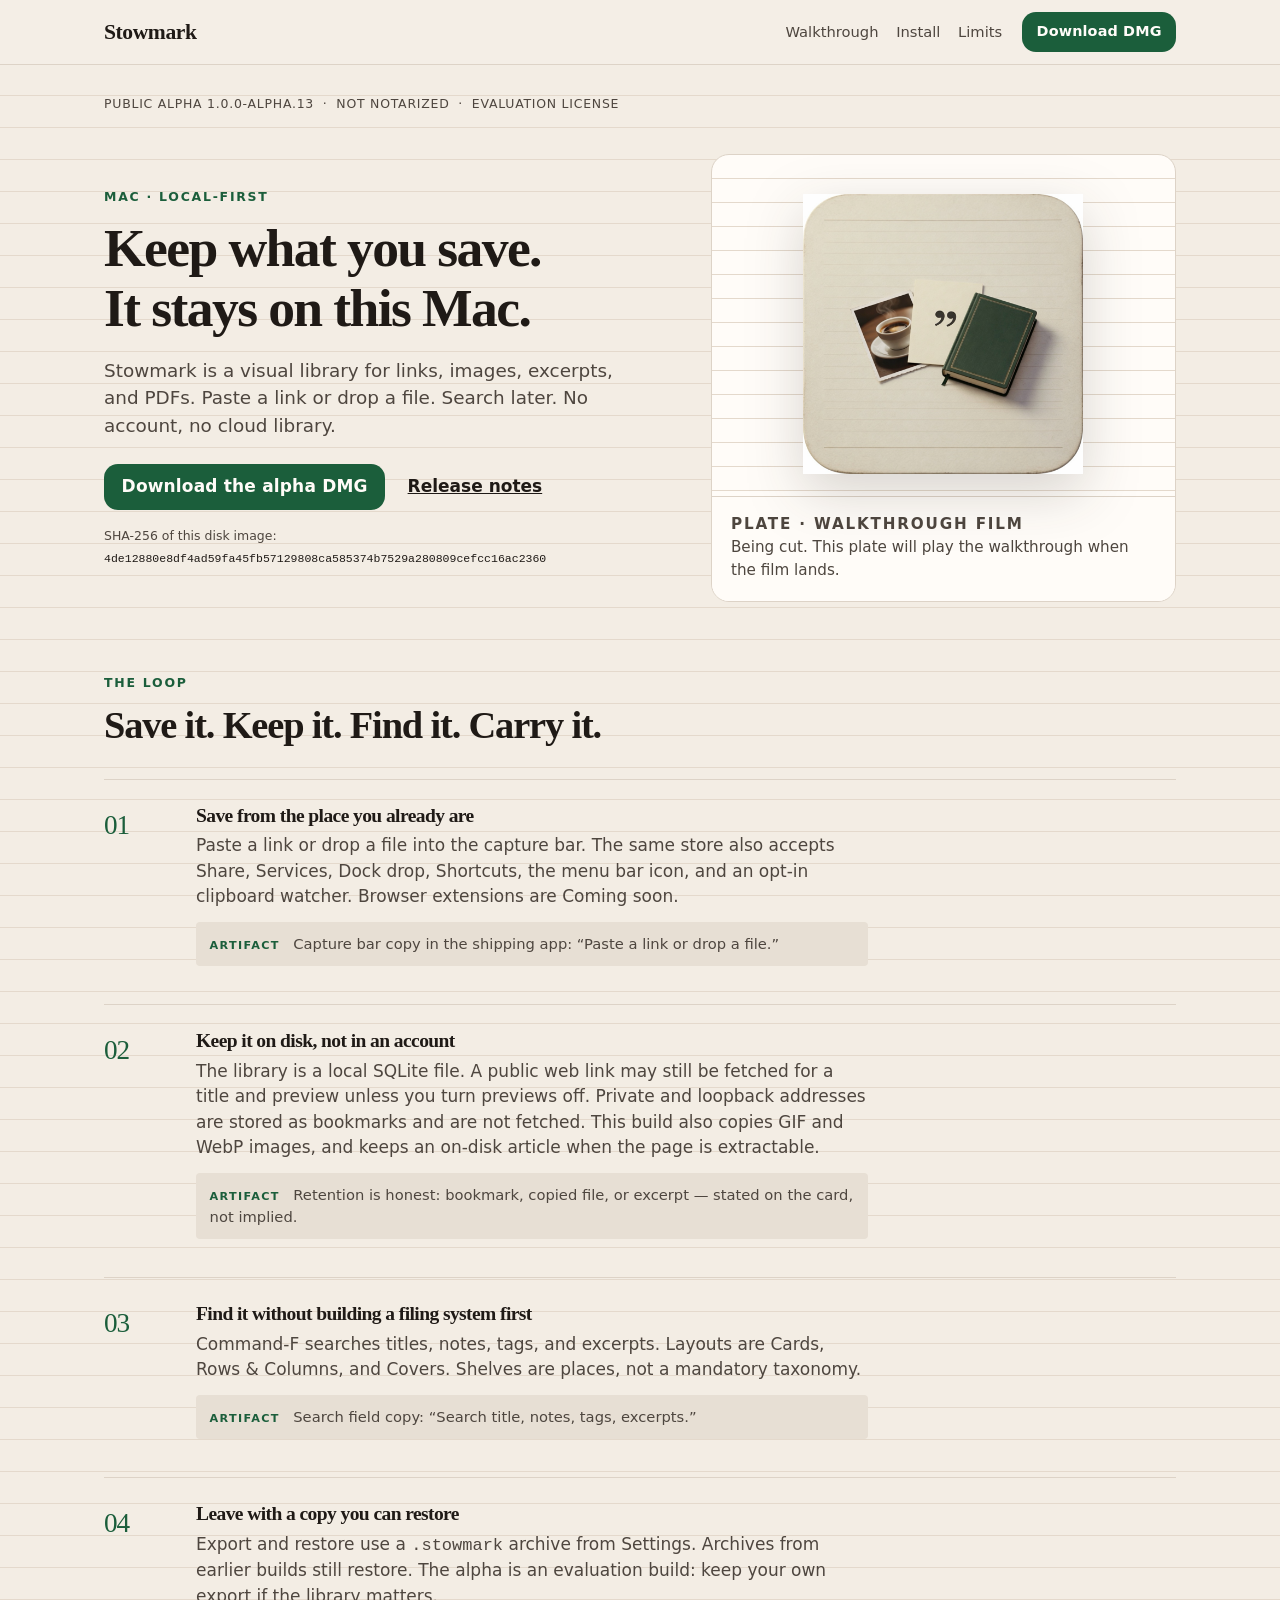
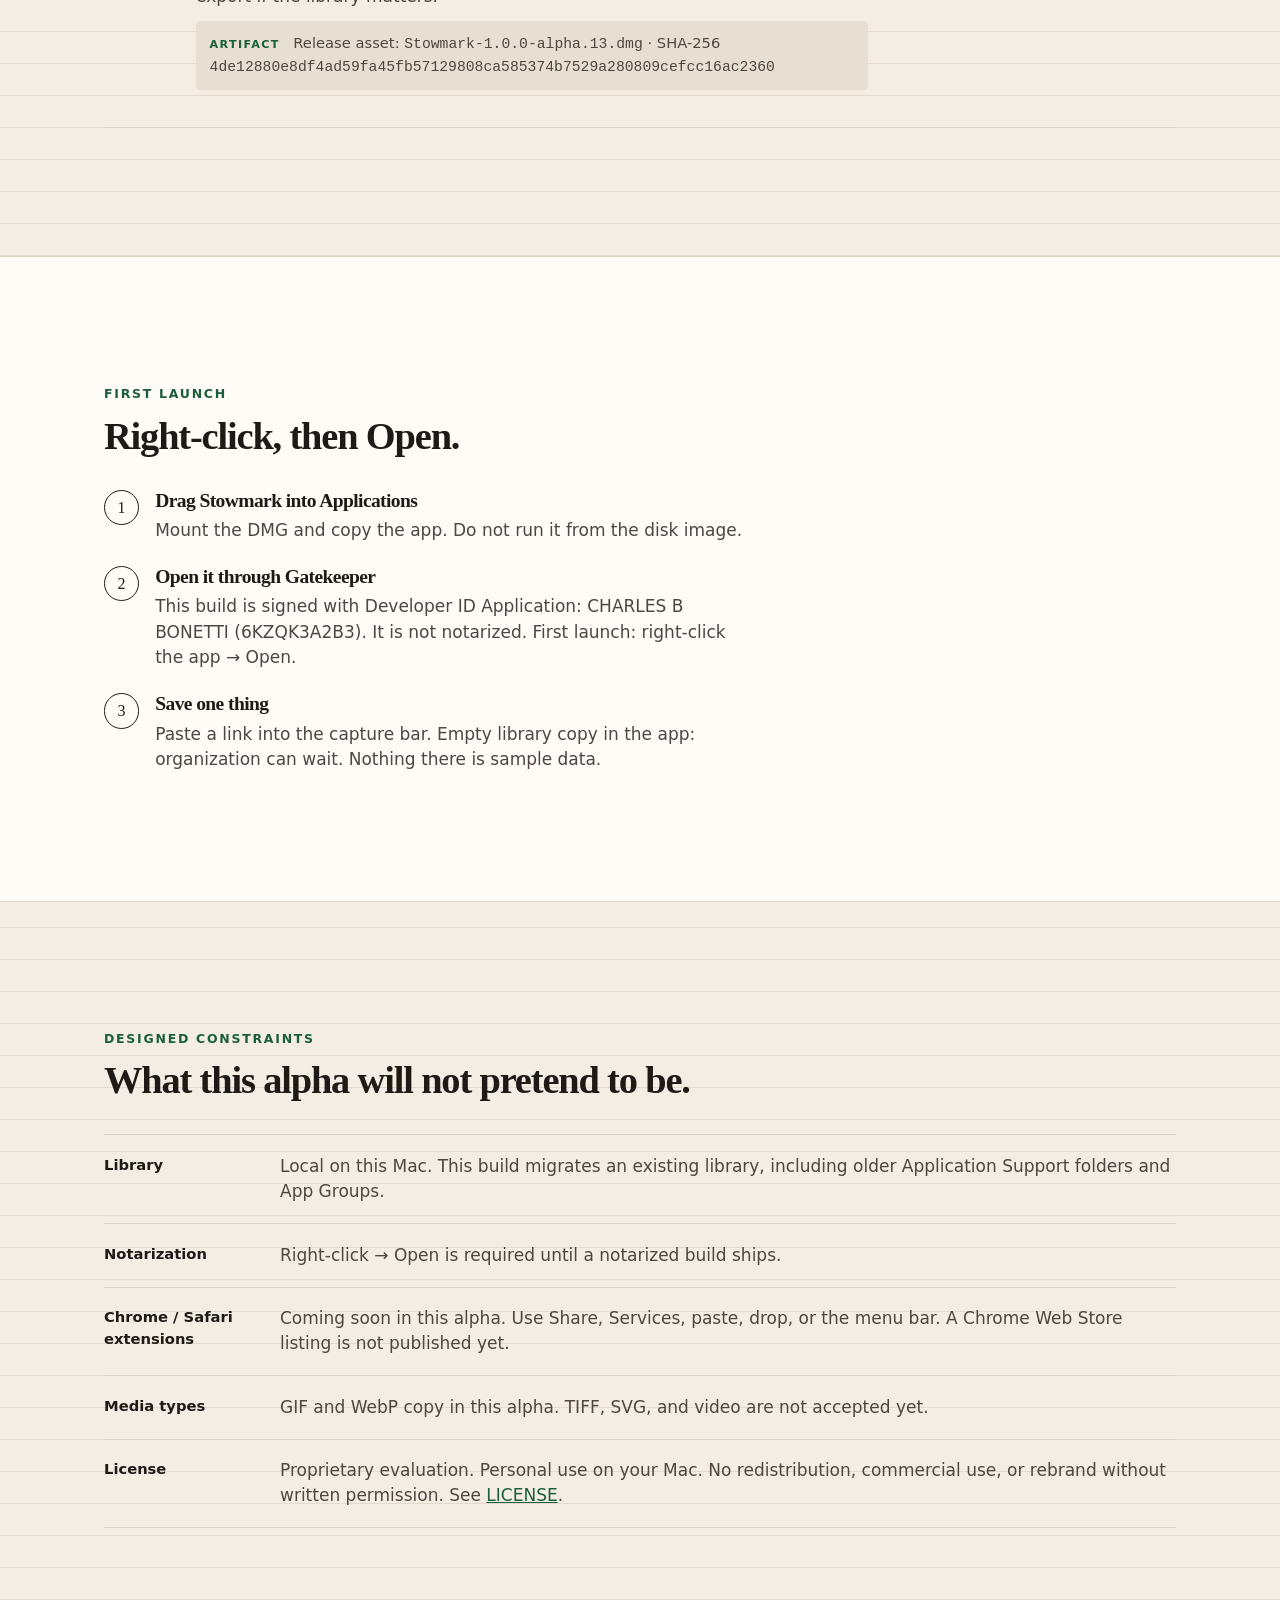
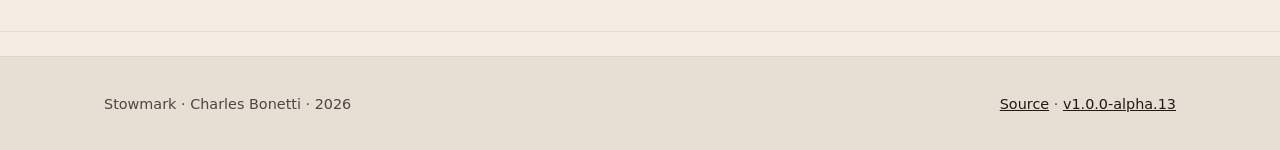
==== commit 36efbadb: "Drop the former My Mind name from the public landing. Visitor copy is Stowmark only. Keep GitHub dow" ====
--- a/site/index.html
+++ b/site/index.html
@@ -47,8 +47,6 @@
   <main id="main">
     <p class="stamp wrap" id="top">
       <span>Public alpha 1.0.0-alpha.13</span>
-      <span aria-hidden="true">·</span>
-      <span>Formerly My Mind</span>
       <span aria-hidden="true">·</span>
       <span>Not notarized</span>
       <span aria-hidden="true">·</span>
@@ -114,7 +112,7 @@
           <span class="idx" aria-hidden="true">04</span>
           <div>
             <h3>Leave with a copy you can restore</h3>
-            <p>Export and restore use a <code>.stowmark</code> archive from Settings. Older <code>.cardfile</code> and <code>.mymind</code> archives still restore. The alpha is an evaluation build: keep your own export if the library matters.</p>
+            <p>Export and restore use a <code>.stowmark</code> archive from Settings. Archives from earlier builds still restore. The alpha is an evaluation build: keep your own export if the library matters.</p>
             <p class="artifact"><span>Artifact</span> Release asset: <code>Stowmark-1.0.0-alpha.13.dmg</code> · SHA-256 <code>4de12880e8df4ad59fa45fb57129808ca585374b7529a280809cefcc16ac2360</code></p>
           </div>
         </li>
@@ -151,8 +149,8 @@
       </header>
       <dl class="facts">
         <div>
-          <dt>Name</dt>
-          <dd>Developed as My Mind, then Cardfile. Shipping name is Stowmark, to stay clear of mymind.com. Same local library; this build migrates the older Application Support folders and App Groups.</dd>
+          <dt>Library</dt>
+          <dd>Local on this Mac. This build migrates an existing library, including older Application Support folders and App Groups.</dd>
         </div>
         <div>
           <dt>Notarization</dt>
